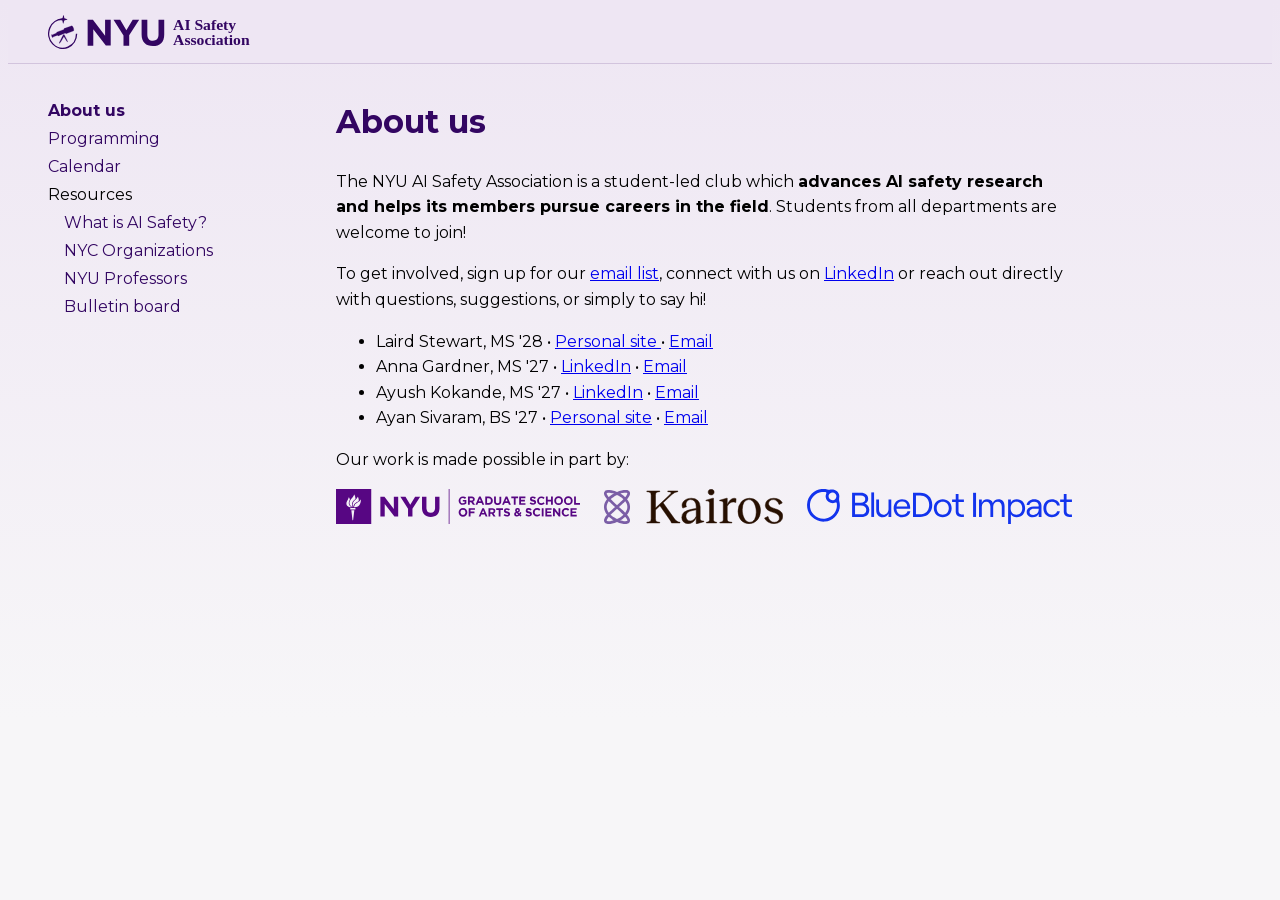
==== about.html @ 07064ee2 "separate about from index, fix firefox scroll bug text on firefox was visible above the to bar when " ====
<!doctype html>
<html lang="en">
  <head>
    <meta charset="utf-8" />
    <meta name="viewport" content="width=device-width, initial-scale=1" />
    <title>NYU AI Safety Association</title>
    <link rel="stylesheet" href="style.css" />
    <link rel="icon" href="assets/site-icon.svg" type="image/svg+xml" />
    <meta
      name="description"
      content="The NYU AI Safety Association is a student-led club that runs AI
      safety programming and supports students pursuing careers in the field."
    />
    <script src="bar-fade.js" defer></script>
  </head>
  <body>
    <header class="topbar">
      <a href="index.html">
        <img class="site-logo" src="assets/rectangle-logo-purple.svg" alt="" />
      </a>
      <a class="menu-open" href="#menu" aria-label="Open menu"></a>
      <a class="menu-close" href="#" aria-label="Close menu"></a>
    </header>

    <div class="layout">
      <nav id="menu">
        <a class="menu-close" href="#">Close</a>
        <ul>
          <li><a href="about.html" aria-current="page">About us</a></li>
          <li><a href="programming.html">Programming</a></li>
          <li><a href="calendar.html">Calendar</a></li>
          <li>
            Resources
            <ul>
              <li><a href="what-is-ai-safety.html">What is AI Safety?</a></li>
              <li>
                <a href="related-orgs.html">NYC Organizations</a>
              </li>
              <li>
                <a href="related-profs.html">NYU Professors</a>
              </li>
              <li>
                <a href="bulletin.html">Bulletin board</a>
              </li>
            </ul>
          </li>
        </ul>
      </nav>

      <main>
        <!--
        <p class="announcement-banner">
          <a
            href="https://forms.gle/kxABzH1hu3DUPmqj6"
            target="_blank"
            rel="noopener"
            >RSVP for our information session! (9/18 at 5:30 in Silver 120)</a
          >
        </p>
        -->
        <h1>About us</h1>
        <p>
          The NYU AI Safety Association is a student-led club which
          <b
            >advances AI safety research and helps its members pursue careers in
            the field</b
          >. Students from all departments are welcome to join!
        </p>
        <p>
          To get involved, sign up for our
          <a href="https://forms.gle/V8T3M5cYt7i6ho8u5">email list</a>, connect
          with us on
          <a href="https://www.linkedin.com/company/nyu-ai-safety-association/"
            >LinkedIn</a
          >
          or reach out directly with questions, suggestions, or simply to say
          hi!
        </p>
        <ul>
          <li>
            Laird Stewart, MS '28 •
            <a href="https://www.lairdstewart.com/">Personal site </a> •
            <a href="mailto:hls8953@nyu.edu">Email</a>
          </li>
          <li>
            Anna Gardner, MS '27 •

            <a href="https://www.linkedin.com/in/a-c-gardner-47338a319/"
              >LinkedIn</a
            >
            •
            <a href="mailto:ag7618@nyu.edu">Email</a>
          </li>
          <li>
            Ayush Kokande, MS '27 •
            <a href="https://www.linkedin.com/in/ayush-kokande-2000/"
              >LinkedIn</a
            >
            •
            <a href="mailto:ak13124@nyu.edu">Email</a>
          </li>
          <li>
            Ayan Sivaram, BS '27 •
            <a href="https://ayansiv.github.io/">Personal site</a> •
            <a href="as17788@nyu.edu">Email</a>
          </li>
        </ul>
        <p>Our work is made possible in part by:</p>
        <p class="support-logos">
          <a class="logo-gsas" href="https://gsas.nyu.edu/">
            <img
              src="assets/gsas-logo.svg"
              alt="NYU Graduate School of Arts and Science"
            />
          </a>
          <a class="logo-kairos" href="https://kairos-project.org/">
            <img src="assets/kairos-logo.svg" alt="Kairos" />
          </a>
          <a class="logo-bluedot" href="https://bluedot.org/">
            <img src="assets/bluedot-logo.svg" alt="BlueDot Impact" />
          </a>
        </p>
      </main>
    </div>
  </body>
</html>
---- style.css ----
/* ---- shared ---- */
/* Montserrat is self-hosted: same origin as this stylesheet, so the browser
   reuses the connection it already has instead of opening two more. One file
   covers both weights — it's the variable font, so 100 900 is the axis it
   carries, and the browser picks 400 or 700 off it. Latin subset only; the
   one glyph the page uses outside that range (↩) falls back to the system
   sans, exactly as it did on Google Fonts. */
@font-face {
  font-family: "Montserrat";
  font-style: normal;
  font-weight: 100 900;
  font-display: swap;   /* show fallback text immediately, swap when the font lands */
  src: url("assets/montserrat-var-latin.woff2") format("woff2");
}

:root {
  --bar-height: 4rem;
  --nyu-violet: #330662;
  --bar-inset: 8px;       /* how far the bar's wire stays off the page's edges */
  --gutter: 3em;          /* the page's left edge: the nav column and the logo both start here */
  --tint-top: #eee6f3;    /* violet tint at the top of the page, and the bar */
  --off-white: #f7f6f8;   /* what the tint fades into, and the rest of the page */
  --fade: 80vh;           /* how far below the bar the tint takes to reach off-white */
  --rule: rgb(51 6 98 / 0.15);   /* every hairline on the site: --nyu-violet at 15%, just barely there */
  --rule-scrolled: rgb(51 6 98 / 0.28);   /* the wire once the bar matches the page and is all that divides them */
}

body {
  font-family: "Montserrat", sans-serif;
  line-height: 1.6;
  margin: 0;
}

/* the tint fades over the first screenful rather than ending on a rule. On
   <html> so it sizes against the canvas; the color under it covers the rest. */
html {
  background: var(--off-white)
              linear-gradient(var(--tint-top), var(--off-white))
              no-repeat top / 100% var(--fade);
}

/* ---- bar at top of screen ---- */
/* one <header class="topbar"> block on every page — copy it verbatim into a new one */
.topbar {
  --scrolled: 0;            /* bar-fade.js: 0 at the top of the page, 1 where the fade ends */

  position: sticky;         /* pinned at every width, over the menu overlay's z-index */
  top: 0;
  z-index: 20;
  box-sizing: border-box;   /* the wire inside the 4rem, so the bar is exactly that tall */
  height: var(--bar-height);
  margin: 0 var(--bar-inset) var(--bar-inset);   /* no top inset: it would vanish on pinning, reading as a shorter bar */
  display: flex;
  align-items: center;
  padding: 0 1.5em 0 calc(var(--gutter) - var(--bar-inset));   /* the gutter less the inset: the logo lands on the nav's edge */

  /* the bar rides the page's fade, so the two always agree across the wire */
  background: var(--tint-top);   /* and stays tinted if the script or color-mix is missing */
  background-color: color-mix(in srgb, var(--off-white) calc(var(--scrolled) * 100%), var(--tint-top));
  /* the same color carried above the bar: Firefox mobile pins it to the layout
     viewport, which lags the visual one while the URL bar slides away, and the
     page would otherwise show through the gap that opens at the top */
  box-shadow: 0 -6rem 0 color-mix(in srgb, var(--off-white) calc(var(--scrolled) * 100%), var(--tint-top));
  border-bottom: 1px solid var(--rule);
  border-bottom-color: color-mix(in srgb, var(--rule-scrolled) calc(var(--scrolled) * 100%), var(--rule));
}

/* the bar centers it, so this is just how big it is */
.topbar .site-logo {
  height: 2.125rem;
  width: auto;                 /* keep the artwork's proportions */
  display: block;              /* no inline baseline gap under the image */
}

/* ---- the nav + content grid, below the bar ---- */
/* named areas, so each breakpoint below just redraws this little map */
.layout {
  padding: 1.5em 1.5em 1.5em var(--gutter);
  display: grid;
  grid-template-columns: 15em minmax(0, 46em);   /* nav sits at the left; 46em caps the article's line length */
  grid-template-areas:
    "nav main"
    "nav notes";                                 /* the notes always sit under the article, at every width */
  gap: 2em;
  counter-reset: noteref endnote;   /* the endnotes are outside <main>, so the counters have to reset here */
}
nav { grid-area: nav; }
main { grid-area: main; }
.endnotes { grid-area: notes; }

/* the rule under the nav's label: the site's hairline instead of the browser's
   2px inset default, and tucked up under the label rather than 0.5em below it */
nav hr {
  margin: 0.1em 0 0.5em;
  border: 0;
  border-top: 1px solid var(--rule);
}

nav ul { list-style: none; margin: 0; padding: 0; }
nav li { margin: 0.15em 0; }
nav ul ul { padding-left: 1em; }

nav a, nav a:visited { color: var(--nyu-violet); }
nav a { text-decoration: none; }
nav a:hover { text-decoration: underline; }
nav [aria-current="page"] { font-weight: bold; }
main h1 {
  margin-top: 0;                            /* line the heading up with the nav */
  color: var(--nyu-violet);
}

/* the mobile-only trigger and close link, hidden on desktop */
.menu-open, .menu-close { display: none; }

/* ---- desktop: sidebar ---- */
/* 60em, not less: the sidebar + gaps cost a fixed 360px, so only here does the
   article get near its 46em cap. The mobile layout is wider at every viewport,
   so switching later only helps the measure. */
@media (min-width: 60em) {
  /* column-gap only: the 2em row gap above still spaces the notes off the article */
  .layout { column-gap: 3em; }

  nav {
    align-self: start;                     /* content height, so the line is exactly as tall as the nav list */
  }
}

/* ---- mobile: full-screen menu via :target ---- */
/* 59.99em, not 60em: max-width and min-width are both inclusive, so a shared
   60em boundary would make this block and the desktop one apply at once. */
@media (max-width: 59.99em) {
  :root { --gutter: 1em; }   /* the layout and the bar narrow together */

  .layout {
    grid-template-columns: 1fr;
    /* no nav row: the nav is hidden or a fixed overlay, so it never occupies one */
    grid-template-areas: "main" "notes";
    gap: 1em;
    padding: var(--gutter);
  }

  nav { display: none; }

  /* the bar's X is the overlay's header — drop the label and rule, list starts at the top */
  .menu-label, nav hr { display: none; }

  /* ---- the hamburger / X, at the right end of the bar ---- */
  /* Two anchors, not one: :target keys off the href, which CSS can't rewrite.
     :has() picks which of them is showing. */
  .menu-open, .topbar .menu-close {
    position: relative;            /* containing block for the two bars below */
    width: 2.75rem;                /* 44px tap target; the icon inside is smaller */
    height: 2.75rem;
    margin-left: auto;             /* right end of the bar */
  }
  /* the middle bar; the outer two are the pseudo-elements */
  .menu-open {
    display: block;
    background: linear-gradient(var(--nyu-violet), var(--nyu-violet)) center / 1.375rem 2px no-repeat;
  }

  body:has(nav:target) .menu-open { display: none; }
  body:has(nav:target) .topbar .menu-close { display: block; }

  .menu-open::before, .menu-open::after,
  .topbar .menu-close::before, .topbar .menu-close::after {
    content: "";
    position: absolute;
    top: 50%; left: 50%;
    width: 1.375rem; height: 2px;
    margin: -1px 0 0 -0.6875rem;   /* half its own size, to center */
    background: var(--nyu-violet);
  }
  .menu-open::before          { transform: translateY(-0.4rem); }
  .menu-open::after           { transform: translateY(0.4rem); }
  .topbar .menu-close::before { transform: rotate(45deg); }
  .topbar .menu-close::after  { transform: rotate(-45deg); }

  /* no :has() — the rules above are dropped whole, so the bar keeps showing the
     hamburger and the overlay needs its own way out */
  @supports not selector(:has(*)) {
    nav:target .menu-close {
      display: block;
      margin-bottom: 1em;
      padding-bottom: 0.5em;
      border-bottom: 1px solid var(--rule);
    }
  }

  nav:target {
    display: block;
    position: fixed;
    inset: var(--bar-height) 0 0 0;   /* the pinned bar's bottom edge; at rest the bar covers the overlap */
    /* the overlay is its own surface over the page, so it has to repeat the
       fade — starting at its own top edge, which is where the page's begins */
    background-color: var(--off-white);
    background-image: linear-gradient(var(--tint-top), var(--off-white));
    background-repeat: no-repeat;
    background-size: 100% var(--fade);
    padding: 1em;
    overflow-y: auto;      /* long trees must stay reachable */
    z-index: 10;
  }

  nav li { margin: 0.5em 0; }   /* larger tap targets */
}

/* ---- announcement banner ---- */
/* NYU accent yellow #f4ec51 */
.announcement-banner {
  margin: 0 0 1.5em;
  padding: 0.75em 1em;
  background: #fcfad3;
  border: 1px solid #cfc23c;
  border-radius: 10px;
  font-size: 0.95em;
  color: #4a4400;
}
/* pointing hand is decoration. assets/manicule.svg is Apple Symbols' own U+261E
   outline, extracted with fonttools, so it can't be swapped for a fallback font:
   iOS has no Apple Symbols and was substituting color emoji, which sits higher. */
.announcement-banner::before {
  content: "";
  display: inline-block;
  width: 1.53em;
  height: 0.78em;   /* the glyph's bbox, 1563x795 units, as a fraction of its em */
  margin-right: 0.24em;
  vertical-align: -0.1em;
  background: url("assets/manicule.svg") no-repeat center / contain;
}
.announcement-banner a { color: inherit; }

/* ---- endnotes ---- */
/* Both numerals are generated, so document order is the only source of truth:
   the refs count up through the prose, the notes count down the list, and the
   two can't drift apart the way hand-typed numbers do. The counters are reset
   on .layout, up with the grid, since .endnotes sits outside <main>. */
/* the ref is one <a>: no <sup>, since role="doc-noteref" carries that meaning,
   and no wrapper — the id lives on the anchor, which is all the backlink needs */
.noteref {
  counter-increment: noteref;
  vertical-align: super;
  font-size: 0.75em;
}
/* the link's only content, so the brackets and numeral are all click target.
   The brackets are what let two notes on one word read as "[4][5]" rather than
   "45" — no separator between them, so the refs need nothing wrapped around them */
.noteref::after { content: "[" counter(noteref) "]"; }

/* stacked under the article: the hairline runs across the top, and the grid's
   own 2em row gap does the spacing */
.endnotes {
  padding-top: 1em;
  border-top: 1px solid var(--rule);
}
.endnotes ol { list-style: none; padding-left: 0; }   /* the counter numbers these, not the list marker */
.endnotes li { counter-increment: endnote; margin-bottom: 0.5em; }
.endnotes li::before { content: counter(endnote) ". "; }

/* mark whichever end of the jump you were sent to — the note going down, the
   numeral coming back up — so the eye lands on it without hunting the paragraph.
   Only one :target exists at a time, so the old highlight clears itself. */
/* NYU brand yellow accent color (#f4ec51) with 40% opacity equivalent */
.endnotes li:target,
.noteref:target { background: #f4ec5166; }

/* under 60em the topbar is sticky, so an un-offset jump parks the target under it.
   main h2 is here for links to a section's own id, e.g. resources.html#profs. */
.noteref, .endnotes li, main h2 { scroll-margin-top: calc(var(--bar-height) + 1em); }

/* ---- embedded google calendar ---- */
.calendar-embed {
  display: block;
  width: 100%;
  height: 600px;
  border: 0;
}

/* ---- sponsor logos ---- */
/* Each logo's flex-grow is its aspect ratio, so the widths land in proportion
   and the three wordmarks all come out the same height at any column width. */
.support-logos {
  display: flex;
  align-items: center;
  gap: 1.5rem;
}
.support-logos a { min-width: 0; }
.support-logos img { display: block; width: 100%; height: auto; }
.logo-kairos { flex: 5.11 1 0; }
.logo-bluedot { flex: 7.54 1 0; }
.logo-gsas { flex: 6.93 1 0; }

@media (max-width: 59.99em) {
  .support-logos { flex-direction: column; align-items: flex-start; }
  /* stacked, so each one sits at its own natural size instead of a shared row height */
  .support-logos a { flex: 0 0 auto; }
  /* under the ~2.2rem the desktop row works out to at its 46em cap */
  .support-logos img { width: auto; height: 2rem; }
}
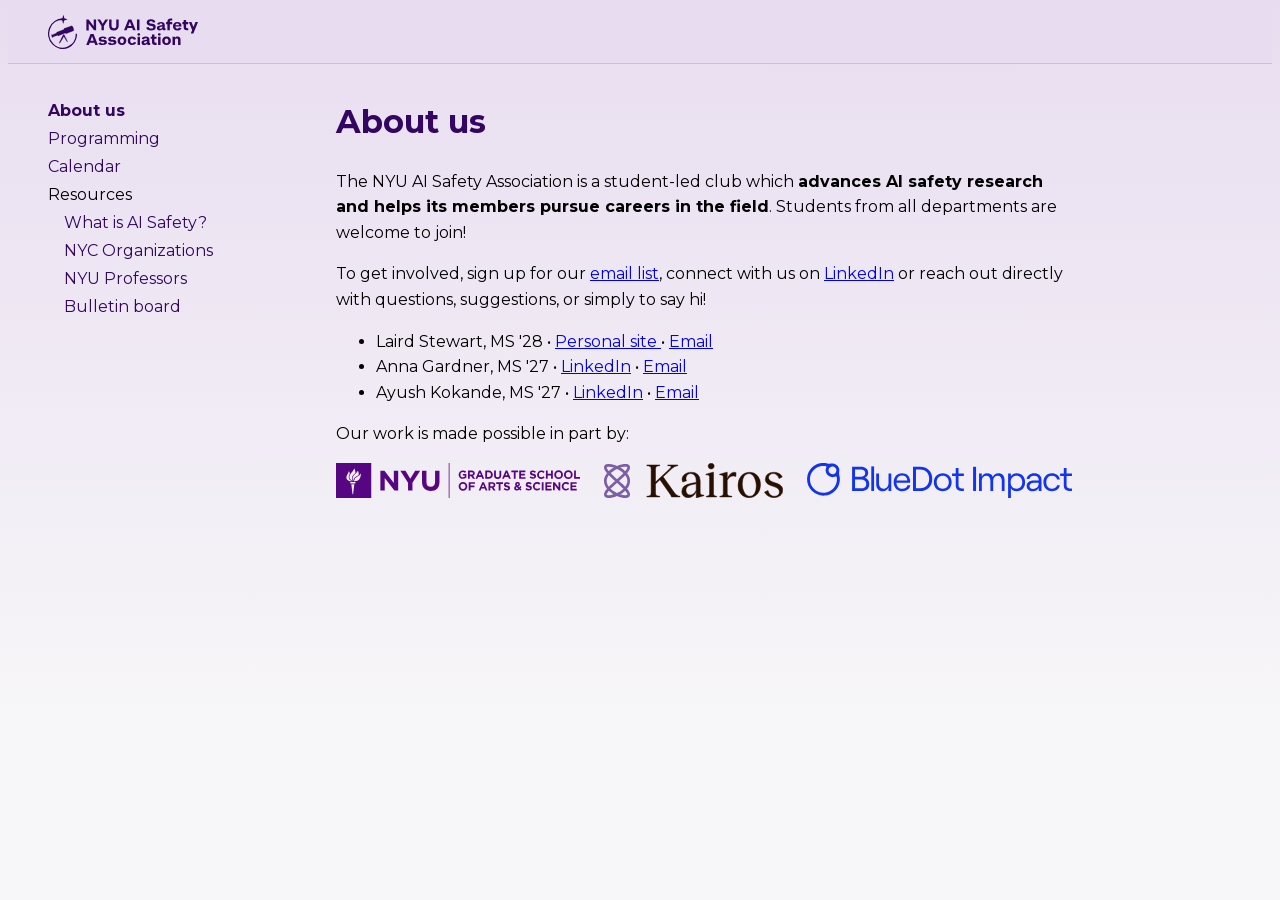
==== commit d0eedc58: "update organizer list" ====
--- a/about.html
+++ b/about.html
@@ -16,7 +16,7 @@
   <body>
     <header class="topbar">
       <a href="index.html">
-        <img class="site-logo" src="assets/rectangle-logo-purple.svg" alt="" />
+        <img class="site-logo" src="assets/topbar-logo.svg" alt="" />
       </a>
       <a class="menu-open" href="#menu" aria-label="Open menu"></a>
       <a class="menu-close" href="#" aria-label="Close menu"></a>
@@ -99,11 +99,6 @@
             •
             <a href="mailto:ak13124@nyu.edu">Email</a>
           </li>
-          <li>
-            Ayan Sivaram, BS '27 •
-            <a href="https://ayansiv.github.io/">Personal site</a> •
-            <a href="as17788@nyu.edu">Email</a>
-          </li>
         </ul>
         <p>Our work is made possible in part by:</p>
         <p class="support-logos">
--- a/style.css
+++ b/style.css
@@ -18,7 +18,7 @@
   --nyu-violet: #330662;
   --bar-inset: 8px;       /* how far the bar's wire stays off the page's edges */
   --gutter: 3em;          /* the page's left edge: the nav column and the logo both start here */
-  --tint-top: #eee6f3;    /* violet tint at the top of the page, and the bar */
+  --tint-top: #e8ddf0;    /* violet tint at the top of the page, and the bar */
   --off-white: #f7f6f8;   /* what the tint fades into, and the rest of the page */
   --fade: 80vh;           /* how far below the bar the tint takes to reach off-white */
   --rule: rgb(51 6 98 / 0.15);   /* every hairline on the site: --nyu-violet at 15%, just barely there */
@@ -207,19 +207,20 @@
 
 /* ---- announcement banner ---- */
 /* NYU accent yellow #f4ec51 */
-.announcement-banner {
-  margin: 0 0 1.5em;
+.announcement-banner,
+.announcement-card {
   padding: 0.75em 1em;
-  background: #fcfad3;
-  border: 1px solid #cfc23c;
+  background: #f4ec5132;
+  border: 1px solid #cfc23c80;
   border-radius: 10px;
   font-size: 0.95em;
-  color: #4a4400;
+  color: #4a4400; /* font color */
 }
 /* pointing hand is decoration. assets/manicule.svg is Apple Symbols' own U+261E
    outline, extracted with fonttools, so it can't be swapped for a fallback font:
    iOS has no Apple Symbols and was substituting color emoji, which sits higher. */
-.announcement-banner::before {
+.announcement-banner::before,
+.announcement-card::before {
   content: "";
   display: inline-block;
   width: 1.53em;
@@ -228,7 +229,23 @@
   vertical-align: -0.1em;
   background: url("assets/manicule.svg") no-repeat center / contain;
 }
-.announcement-banner a { color: inherit; }
+.announcement-banner a,
+.announcement-card a { color: inherit; }
+
+.announcement-banner { margin: 0 0 1.5em; }
+
+/* a row of cards instead of one full-width strip: the row carries the spacing */
+.announcement-row {
+  display: flex;
+  flex-wrap: wrap;
+  gap: 1em;
+  margin: 0 0 1.5em;
+}
+/* equal basis + equal grow = equal halves; they wrap to full width below ~33em */
+.announcement-card {
+  flex: 1 1 16em;
+  margin: 0;
+}
 
 /* ---- endnotes ---- */
 /* Both numerals are generated, so document order is the only source of truth:
